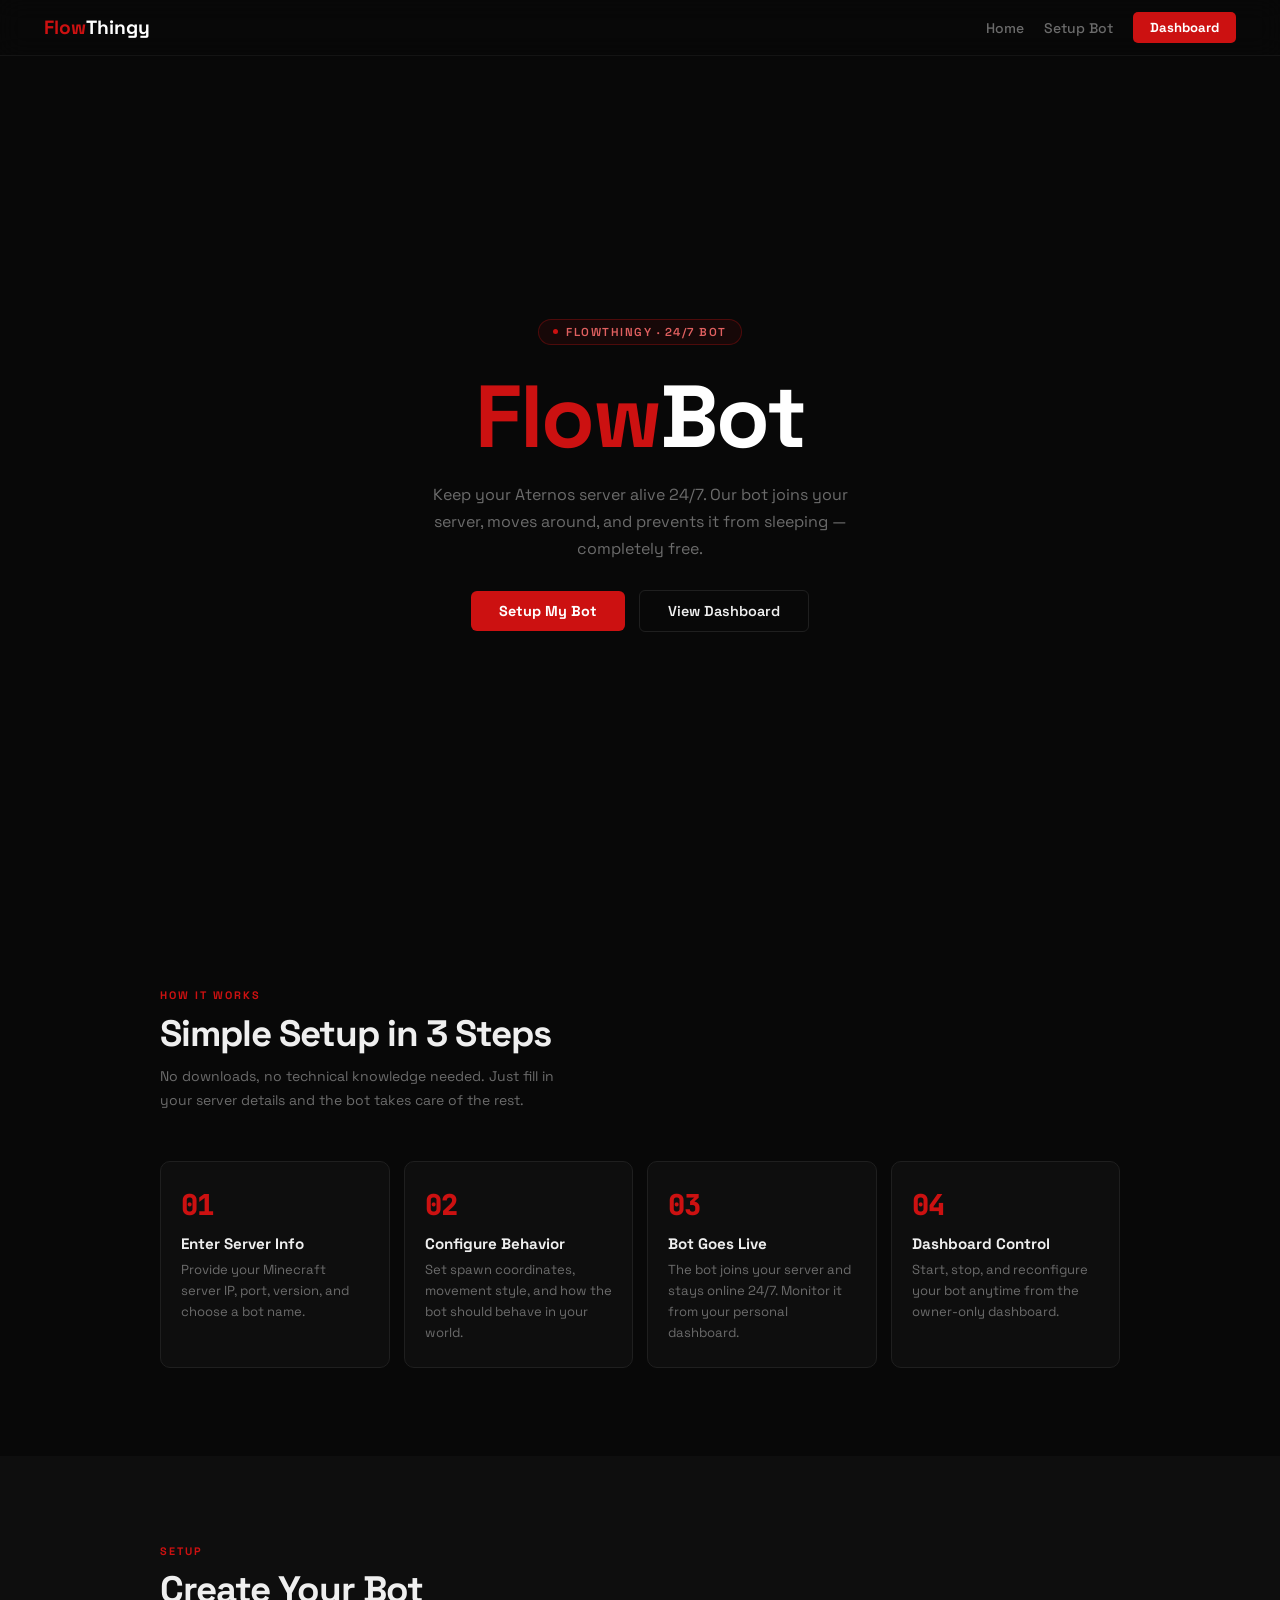
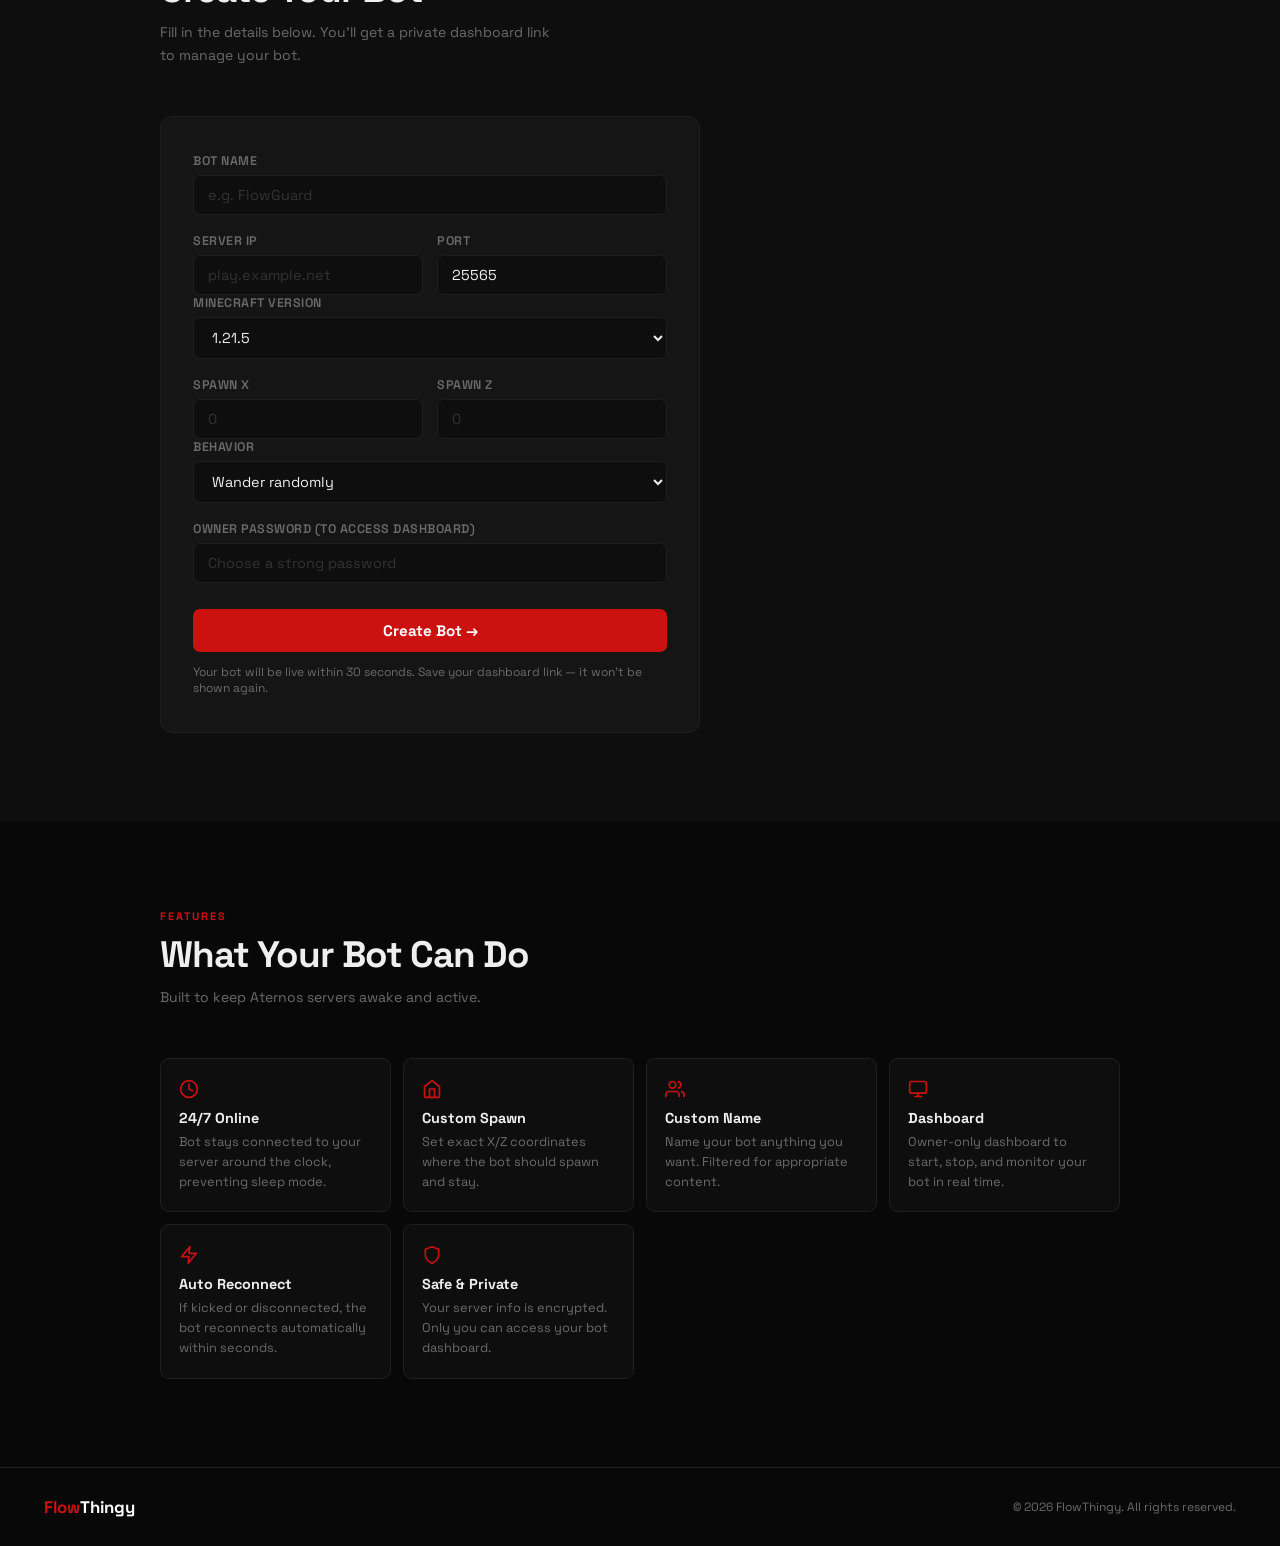
==== bot.html @ d57472c8 "Add 24/7 Bot page, dashboard, nav link" ====
<!DOCTYPE html>
<html lang="en">
<head>
<meta charset="UTF-8">
<meta name="viewport" content="width=device-width, initial-scale=1">
<title>FlowThingy — 24/7 Bot</title>
<link rel="preconnect" href="https://fonts.googleapis.com">
<link href="https://fonts.googleapis.com/css2?family=Space+Grotesk:wght@400;500;600;700&family=JetBrains+Mono:wght@400;700&display=swap" rel="stylesheet">
<style>
*, *::before, *::after { box-sizing: border-box; margin: 0; padding: 0; }
:root {
  --red:   #cc1111; --red2: #e52222;
  --bg:    #080808; --bg2: #0e0e0e; --bg3: #151515;
  --line:  #1f1f1f; --text: #efefef; --sub: #6b6b6b;
}
html { scroll-behavior: smooth; }
body { font-family: 'Space Grotesk', sans-serif; background: var(--bg); color: var(--text); }

nav {
  position: fixed; top: 0; left: 0; right: 0; z-index: 50;
  height: 56px; padding: 0 44px;
  display: flex; align-items: center; justify-content: space-between;
  background: rgba(8,8,8,0.88); backdrop-filter: blur(12px);
  border-bottom: 1px solid rgba(255,255,255,0.05);
}
.logo { font-size: 1.2rem; font-weight: 800; text-decoration: none; }
.logo .f { color: var(--red); } .logo .t { color: #fff; }
.nav-btn { background: var(--red); color: #fff; padding: 7px 17px; border-radius: 5px; font-size: 0.82rem; font-weight: 700; text-decoration: none; }
.nav-btn:hover { background: var(--red2); }

.hero {
  min-height: 100vh; display: flex; flex-direction: column;
  align-items: center; justify-content: center;
  text-align: center; padding: 100px 20px 60px;
}
.hero-tag {
  display: inline-flex; align-items: center; gap: 8px;
  border: 1px solid rgba(204,17,17,0.3); background: rgba(204,17,17,0.08);
  color: #e06060; font-size: 0.72rem; font-weight: 600;
  letter-spacing: 1.5px; text-transform: uppercase;
  padding: 5px 14px; border-radius: 999px; margin-bottom: 28px;
}
.hero-tag span { width: 5px; height: 5px; border-radius: 50%; background: var(--red); }
.hero h1 { font-size: clamp(2.8rem,7vw,5.5rem); font-weight: 900; letter-spacing: -2px; margin-bottom: 20px; line-height: 1; }
.hero h1 .f { color: var(--red); } .hero h1 .t { color: #fff; }
.hero-sub { font-size: 1rem; color: var(--sub); max-width: 420px; line-height: 1.7; margin-bottom: 38px; }
.btn-r { background: var(--red); color: #fff; padding: 11px 28px; border-radius: 6px; font-size: 0.9rem; font-weight: 700; text-decoration: none; }
.btn-r:hover { background: var(--red2); }
.btn-g { background: transparent; color: var(--text); padding: 11px 28px; border-radius: 6px; font-size: 0.9rem; font-weight: 600; text-decoration: none; border: 1px solid var(--line); margin-left: 10px; }
.btn-g:hover { border-color: #333; }

section { padding: 88px 20px; }
.wrap { max-width: 960px; margin: 0 auto; }
.s-tag { font-size: 0.68rem; font-weight: 700; text-transform: uppercase; letter-spacing: 2px; color: var(--red); margin-bottom: 8px; }
.s-h { font-size: clamp(1.6rem,3vw,2.3rem); font-weight: 800; letter-spacing: -1px; margin-bottom: 8px; }
.s-p { font-size: 0.875rem; color: var(--sub); max-width: 400px; line-height: 1.7; margin-bottom: 48px; }

/* How it works */
.steps { display: grid; grid-template-columns: repeat(auto-fit, minmax(200px,1fr)); gap: 14px; }
.step { background: var(--bg2); border: 1px solid var(--line); border-radius: 10px; padding: 24px 20px; }
.step-num { font-size: 1.8rem; font-weight: 900; color: var(--red); letter-spacing: -1px; margin-bottom: 10px; font-family: 'JetBrains Mono', monospace; }
.step-title { font-size: 0.95rem; font-weight: 700; margin-bottom: 6px; }
.step-desc { font-size: 0.82rem; color: var(--sub); line-height: 1.6; }

/* Setup form */
#setup { background: var(--bg2); }
.form-card { background: var(--bg3); border: 1px solid var(--line); border-radius: 12px; padding: 36px 32px; max-width: 540px; }
.form-row { margin-bottom: 18px; }
label { display: block; font-size: 0.78rem; font-weight: 600; color: var(--sub); margin-bottom: 6px; letter-spacing: 0.5px; text-transform: uppercase; }
input, select {
  width: 100%; padding: 10px 14px;
  background: var(--bg2); border: 1px solid var(--line);
  border-radius: 7px; color: var(--text);
  font-size: 0.9rem; font-family: 'Space Grotesk', sans-serif;
  outline: none; transition: border-color .15s;
}
input:focus, select:focus { border-color: var(--red); }
input::placeholder { color: #333; }
select option { background: var(--bg3); }
.form-row-2 { display: grid; grid-template-columns: 1fr 1fr; gap: 14px; }
.submit-btn {
  width: 100%; padding: 12px; background: var(--red); color: #fff;
  border: none; border-radius: 7px; font-size: 0.95rem; font-weight: 700;
  font-family: 'Space Grotesk', sans-serif; cursor: pointer; transition: background .15s;
  margin-top: 8px;
}
.submit-btn:hover { background: var(--red2); }
.form-note { font-size: 0.75rem; color: var(--sub); margin-top: 12px; }
.form-error { color: #ff5555; font-size: 0.8rem; margin-top: 8px; display: none; }
.form-success { color: #44ff88; font-size: 0.85rem; margin-top: 12px; display: none; }

/* Features */
.feat-grid { display: grid; grid-template-columns: repeat(auto-fit, minmax(200px,1fr)); gap: 12px; }
.feat { background: var(--bg2); border: 1px solid var(--line); border-radius: 9px; padding: 20px 18px; }
.feat-icon { margin-bottom: 10px; }
.feat-icon svg { display: block; }
.feat-name { font-size: 0.9rem; font-weight: 700; margin-bottom: 5px; }
.feat-desc { font-size: 0.8rem; color: var(--sub); line-height: 1.55; }

footer { border-top: 1px solid var(--line); padding: 28px 44px; display: flex; align-items: center; justify-content: space-between; flex-wrap: wrap; gap: 12px; }
.f-logo { font-size: 1.05rem; font-weight: 800; text-decoration: none; }
.f-logo .f { color: var(--red); } .f-logo .t { color: #fff; }
footer p { font-size: 0.75rem; color: var(--sub); }
</style>
</head>
<body>

<nav>
  <a class="logo" href="index.html"><span class="f">Flow</span><span class="t">Thingy</span></a>
  <div style="display:flex;gap:20px;align-items:center;">
    <a href="index.html" style="color:var(--sub);text-decoration:none;font-size:.875rem;font-weight:500;">Home</a>
    <a href="#setup" style="color:var(--sub);text-decoration:none;font-size:.875rem;font-weight:500;">Setup Bot</a>
    <a href="dashboard.html" class="nav-btn">Dashboard</a>
  </div>
</nav>

<section class="hero">
  <div class="hero-tag"><span></span>FlowThingy · 24/7 Bot</div>
  <h1><span class="f">Flow</span><span class="t">Bot</span></h1>
  <p class="hero-sub">Keep your Aternos server alive 24/7. Our bot joins your server, moves around, and prevents it from sleeping — completely free.</p>
  <div>
    <a class="btn-r" href="#setup">Setup My Bot</a>
    <a class="btn-g" href="dashboard.html">View Dashboard</a>
  </div>
</section>

<section id="how">
  <div class="wrap">
    <div class="s-tag">How It Works</div>
    <h2 class="s-h">Simple Setup in 3 Steps</h2>
    <p class="s-p">No downloads, no technical knowledge needed. Just fill in your server details and the bot takes care of the rest.</p>
    <div class="steps">
      <div class="step">
        <div class="step-num">01</div>
        <div class="step-title">Enter Server Info</div>
        <div class="step-desc">Provide your Minecraft server IP, port, version, and choose a bot name.</div>
      </div>
      <div class="step">
        <div class="step-num">02</div>
        <div class="step-title">Configure Behavior</div>
        <div class="step-desc">Set spawn coordinates, movement style, and how the bot should behave in your world.</div>
      </div>
      <div class="step">
        <div class="step-num">03</div>
        <div class="step-title">Bot Goes Live</div>
        <div class="step-desc">The bot joins your server and stays online 24/7. Monitor it from your personal dashboard.</div>
      </div>
      <div class="step">
        <div class="step-num">04</div>
        <div class="step-title">Dashboard Control</div>
        <div class="step-desc">Start, stop, and reconfigure your bot anytime from the owner-only dashboard.</div>
      </div>
    </div>
  </div>
</section>

<section id="setup">
  <div class="wrap">
    <div class="s-tag">Setup</div>
    <h2 class="s-h">Create Your Bot</h2>
    <p class="s-p">Fill in the details below. You'll get a private dashboard link to manage your bot.</p>
    <div class="form-card">
      <div class="form-row">
        <label>Bot Name</label>
        <input type="text" id="botName" placeholder="e.g. FlowGuard" maxlength="16" autocomplete="off">
      </div>
      <div class="form-row-2">
        <div class="form-row" style="margin:0">
          <label>Server IP</label>
          <input type="text" id="serverIp" placeholder="play.example.net" autocomplete="off">
        </div>
        <div class="form-row" style="margin:0">
          <label>Port</label>
          <input type="number" id="serverPort" placeholder="25565" value="25565">
        </div>
      </div>
      <div class="form-row">
        <label>Minecraft Version</label>
        <select id="mcVersion">
          <option value="1.21.5">1.21.5</option>
          <option value="1.21.4">1.21.4</option>
          <option value="1.21.1">1.21.1</option>
          <option value="1.20.4">1.20.4</option>
          <option value="1.20.1">1.20.1</option>
          <option value="1.19.4">1.19.4</option>
          <option value="1.18.2">1.18.2</option>
          <option value="1.16.5">1.16.5</option>
          <option value="1.8.9">1.8.9</option>
        </select>
      </div>
      <div class="form-row-2">
        <div class="form-row" style="margin:0">
          <label>Spawn X</label>
          <input type="number" id="spawnX" placeholder="0">
        </div>
        <div class="form-row" style="margin:0">
          <label>Spawn Z</label>
          <input type="number" id="spawnZ" placeholder="0">
        </div>
      </div>
      <div class="form-row">
        <label>Behavior</label>
        <select id="behavior">
          <option value="wander">Wander randomly</option>
          <option value="jump">Jump randomly</option>
          <option value="mine">Break nearby blocks</option>
          <option value="idle">Stay idle (chat only)</option>
        </select>
      </div>
      <div class="form-row">
        <label>Owner Password (to access dashboard)</label>
        <input type="password" id="ownerPass" placeholder="Choose a strong password">
      </div>
      <div class="form-error" id="formError"></div>
      <button class="submit-btn" onclick="createBot()">Create Bot →</button>
      <div class="form-success" id="formSuccess"></div>
      <p class="form-note">Your bot will be live within 30 seconds. Save your dashboard link — it won't be shown again.</p>
    </div>
  </div>
</section>

<section id="features" style="background:var(--bg)">
  <div class="wrap">
    <div class="s-tag">Features</div>
    <h2 class="s-h">What Your Bot Can Do</h2>
    <p class="s-p">Built to keep Aternos servers awake and active.</p>
    <div class="feat-grid">
      <div class="feat">
        <div class="feat-icon"><svg width="20" height="20" viewBox="0 0 24 24" fill="none" stroke="#cc1111" stroke-width="2" stroke-linecap="round" stroke-linejoin="round"><circle cx="12" cy="12" r="10"/><polyline points="12 6 12 12 16 14"/></svg></div>
        <div class="feat-name">24/7 Online</div>
        <div class="feat-desc">Bot stays connected to your server around the clock, preventing sleep mode.</div>
      </div>
      <div class="feat">
        <div class="feat-icon"><svg width="20" height="20" viewBox="0 0 24 24" fill="none" stroke="#cc1111" stroke-width="2" stroke-linecap="round" stroke-linejoin="round"><path d="M3 9l9-7 9 7v11a2 2 0 0 1-2 2H5a2 2 0 0 1-2-2z"/><polyline points="9 22 9 12 15 12 15 22"/></svg></div>
        <div class="feat-name">Custom Spawn</div>
        <div class="feat-desc">Set exact X/Z coordinates where the bot should spawn and stay.</div>
      </div>
      <div class="feat">
        <div class="feat-icon"><svg width="20" height="20" viewBox="0 0 24 24" fill="none" stroke="#cc1111" stroke-width="2" stroke-linecap="round" stroke-linejoin="round"><path d="M17 21v-2a4 4 0 0 0-4-4H5a4 4 0 0 0-4 4v2"/><circle cx="9" cy="7" r="4"/><path d="M23 21v-2a4 4 0 0 0-3-3.87"/><path d="M16 3.13a4 4 0 0 1 0 7.75"/></svg></div>
        <div class="feat-name">Custom Name</div>
        <div class="feat-desc">Name your bot anything you want. Filtered for appropriate content.</div>
      </div>
      <div class="feat">
        <div class="feat-icon"><svg width="20" height="20" viewBox="0 0 24 24" fill="none" stroke="#cc1111" stroke-width="2" stroke-linecap="round" stroke-linejoin="round"><rect x="2" y="3" width="20" height="14" rx="2"/><path d="M8 21h8M12 17v4"/></svg></div>
        <div class="feat-name">Dashboard</div>
        <div class="feat-desc">Owner-only dashboard to start, stop, and monitor your bot in real time.</div>
      </div>
      <div class="feat">
        <div class="feat-icon"><svg width="20" height="20" viewBox="0 0 24 24" fill="none" stroke="#cc1111" stroke-width="2" stroke-linecap="round" stroke-linejoin="round"><polygon points="13 2 3 14 12 14 11 22 21 10 12 10 13 2"/></svg></div>
        <div class="feat-name">Auto Reconnect</div>
        <div class="feat-desc">If kicked or disconnected, the bot reconnects automatically within seconds.</div>
      </div>
      <div class="feat">
        <div class="feat-icon"><svg width="20" height="20" viewBox="0 0 24 24" fill="none" stroke="#cc1111" stroke-width="2" stroke-linecap="round" stroke-linejoin="round"><path d="M12 22s8-4 8-10V5l-8-3-8 3v7c0 6 8 10 8 10z"/></svg></div>
        <div class="feat-name">Safe & Private</div>
        <div class="feat-desc">Your server info is encrypted. Only you can access your bot dashboard.</div>
      </div>
    </div>
  </div>
</section>

<footer>
  <a class="f-logo" href="#"><span class="f">Flow</span><span class="t">Thingy</span></a>
  <p>© 2026 FlowThingy. All rights reserved.</p>
</footer>

<script>
const SB_URL = "https://azezkzvjpgcvrubbwuep.supabase.co";
const SB_KEY = "eyJhbGciOiJIUzI1NiIsInR5cCI6IkpXVCJ9.eyJpc3MiOiJzdXBhYmFzZSIsInJlZiI6ImF6ZXprenZqcGdjdnJ1YmJ3dWVwIiwicm9sZSI6ImFub24iLCJpYXQiOjE3ODM4NTM0OTQsImV4cCI6MjA5OTQyOTQ5NH0.ZZMvTSubWXui--aiHx1LVtRDHYEKTQGc5sY8RgVLKVQ";

const BAD_WORDS = ['nigger','nigga','fuck','shit','bitch','cunt','faggot','retard','kys','kill'];

function rand(len=12){const c='abcdefghijklmnopqrstuvwxyz0123456789';let s='';for(let i=0;i<len;i++)s+=c[Math.floor(Math.random()*c.length)];return s;}

async function createBot() {
  const err = document.getElementById('formError');
  const suc = document.getElementById('formSuccess');
  err.style.display = 'none'; suc.style.display = 'none';

  const botName   = document.getElementById('botName').value.trim();
  const serverIp  = document.getElementById('serverIp').value.trim();
  const port      = parseInt(document.getElementById('serverPort').value) || 25565;
  const version   = document.getElementById('mcVersion').value;
  const spawnX    = parseInt(document.getElementById('spawnX').value) || 0;
  const spawnZ    = parseInt(document.getElementById('spawnZ').value) || 0;
  const behavior  = document.getElementById('behavior').value;
  const pass      = document.getElementById('ownerPass').value;

  if (!botName || botName.length < 2) { showErr('Bot name must be at least 2 characters.'); return; }
  if (BAD_WORDS.some(w => botName.toLowerCase().includes(w))) { showErr('Bot name contains inappropriate words.'); return; }
  if (!serverIp) { showErr('Server IP is required.'); return; }
  if (!pass || pass.length < 6) { showErr('Password must be at least 6 characters.'); return; }

  const dashId = rand(16);

  const res = await fetch(`${SB_URL}/rest/v1/bots`, {
    method: 'POST',
    headers: { 'Content-Type':'application/json', apikey: SB_KEY, Authorization: `Bearer ${SB_KEY}`, Prefer: 'return=minimal' },
    body: JSON.stringify({
      dash_id: dashId,
      bot_name: botName,
      server_ip: serverIp,
      server_port: port,
      mc_version: version,
      spawn_x: spawnX,
      spawn_z: spawnZ,
      behavior,
      owner_pass: btoa(pass),
      status: 'pending',
      created_at: new Date().toISOString()
    })
  });

  if (res.ok) {
    const dashUrl = `${window.location.origin}/dashboard.html?id=${dashId}`;
    suc.style.display = 'block';
    suc.innerHTML = `✅ Bot created! <br><br><b>Save your dashboard link:</b><br>
      <a href="${dashUrl}" style="color:#44aaff;word-break:break-all">${dashUrl}</a><br><br>
      <button onclick="navigator.clipboard.writeText('${dashUrl}');this.textContent='Copied!'" style="background:var(--red);color:#fff;border:none;padding:8px 16px;border-radius:5px;cursor:pointer;font-size:0.85rem">Copy Link</button>`;
  } else {
    const t = await res.text();
    showErr('Error creating bot: ' + t);
  }

  function showErr(msg) { err.textContent = msg; err.style.display = 'block'; }
}
</script>
</body>
</html>
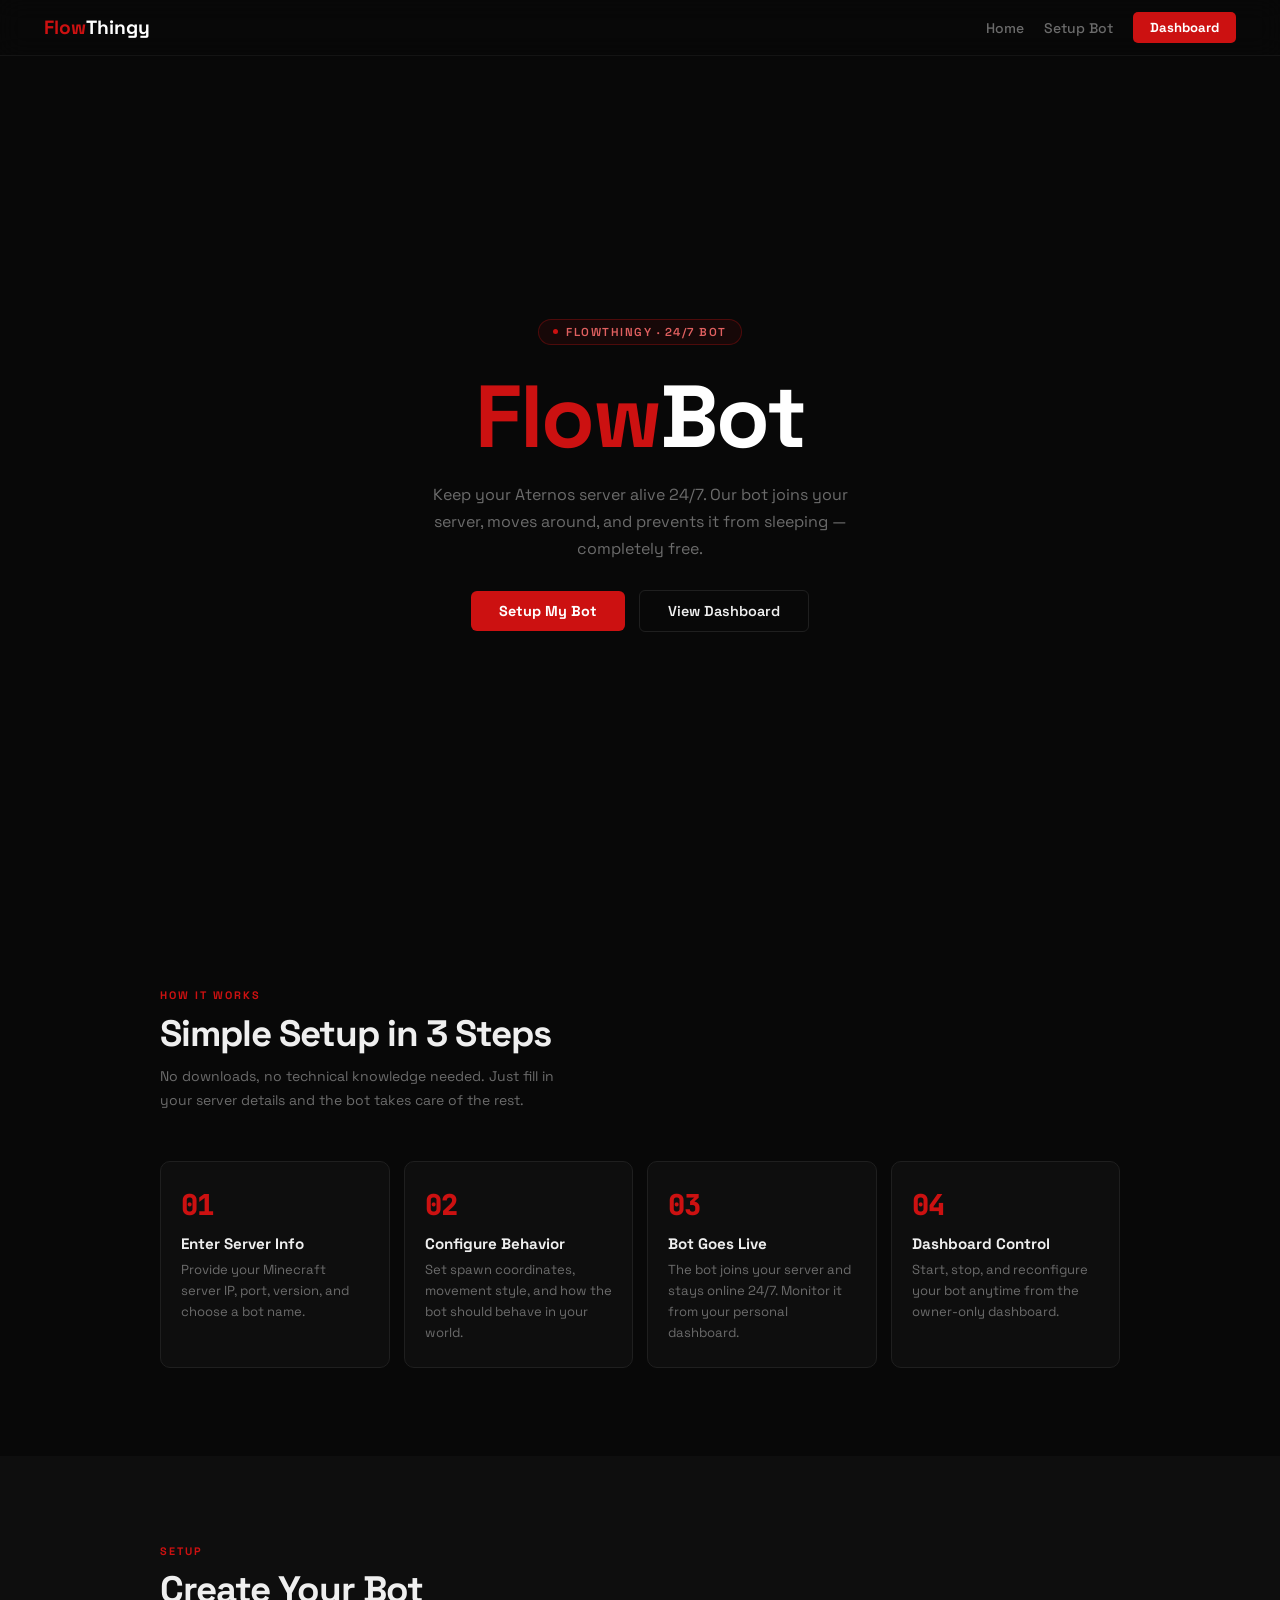
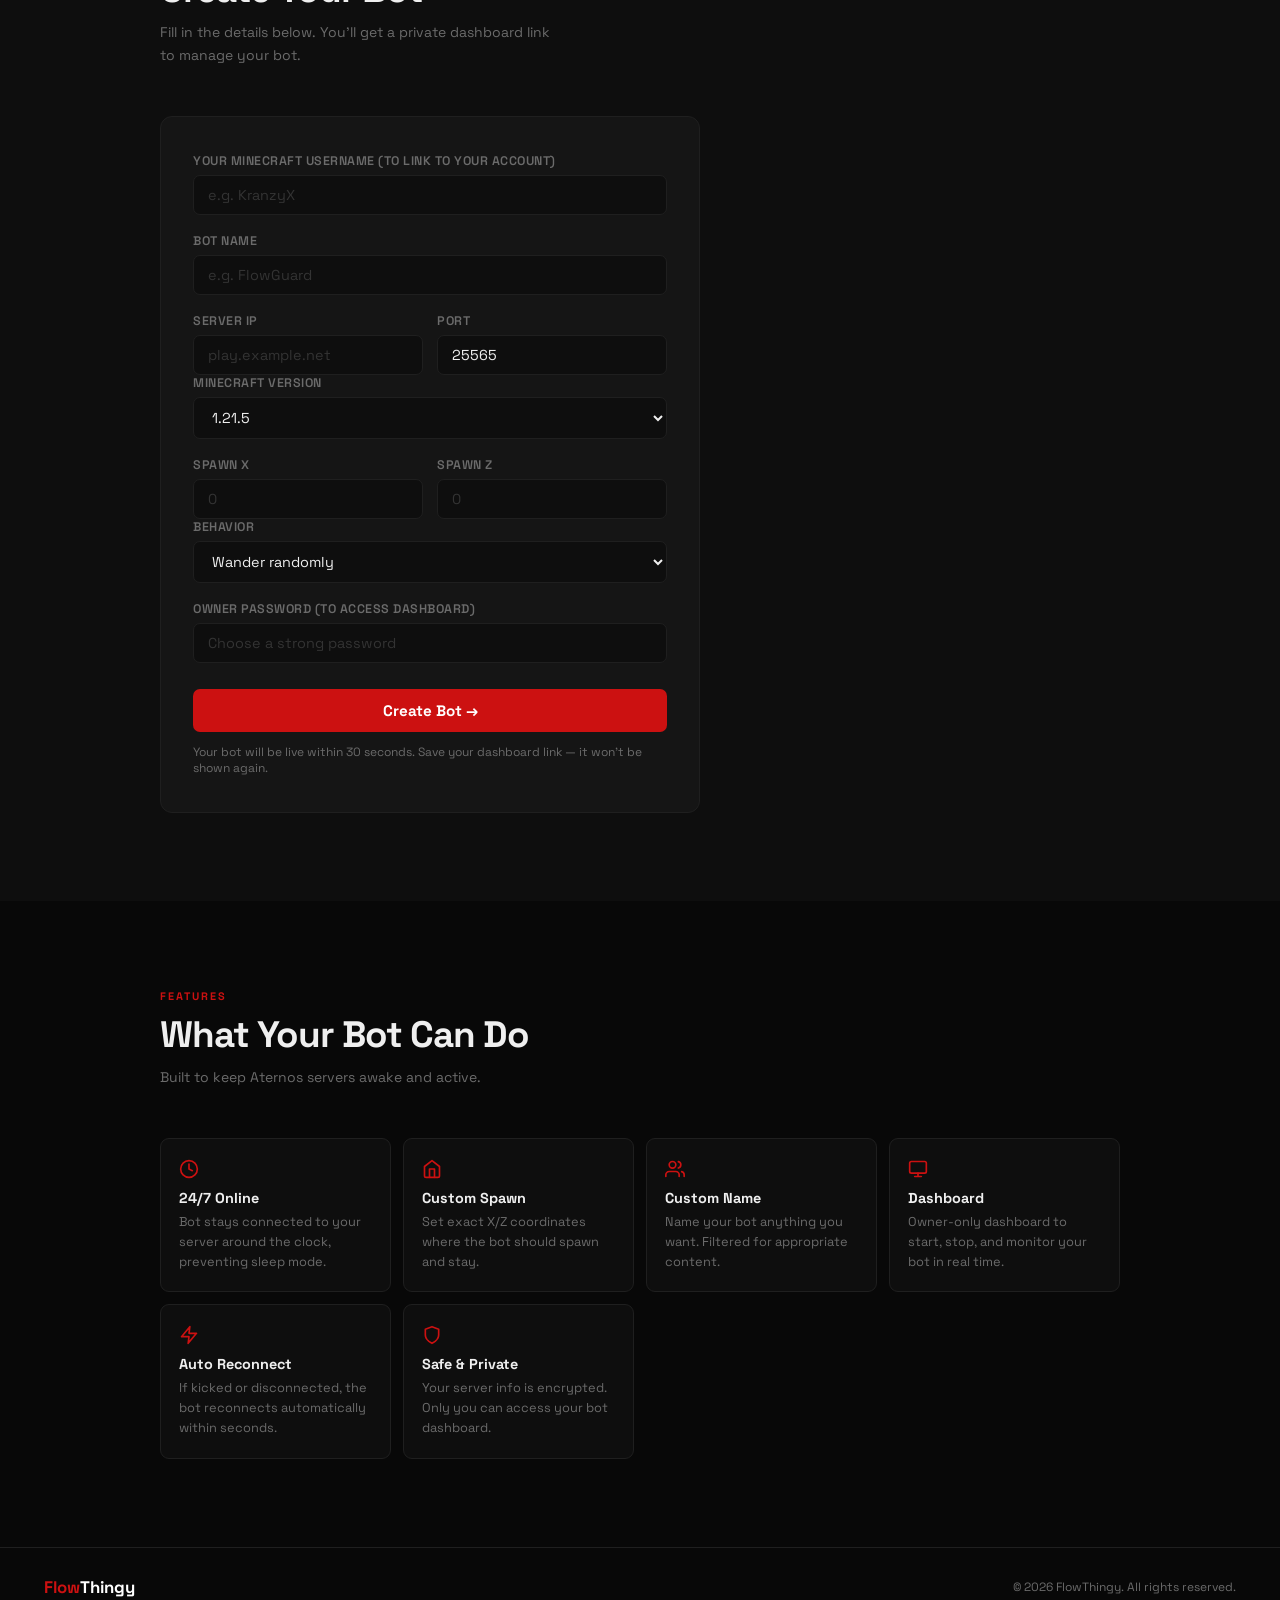
==== commit 572ae81c: "Dashboard sidebar layout, bot picker page, exe polls Supabase for start/stop/restart" ====
--- a/bot.html
+++ b/bot.html
@@ -161,6 +161,10 @@
     <p class="s-p">Fill in the details below. You'll get a private dashboard link to manage your bot.</p>
     <div class="form-card">
       <div class="form-row">
+        <label>Your Minecraft Username (to link to your account)</label>
+        <input type="text" id="mcUser" placeholder="e.g. KranzyX" maxlength="32" autocomplete="off">
+      </div>
+      <div class="form-row">
         <label>Bot Name</label>
         <input type="text" id="botName" placeholder="e.g. FlowGuard" maxlength="16" autocomplete="off">
       </div>
@@ -307,16 +311,40 @@
       behavior,
       owner_pass: btoa(pass),
       status: 'pending',
+      minecraft_user: document.getElementById('mcUser') ? document.getElementById('mcUser').value.trim() : '',
       created_at: new Date().toISOString()
     })
   });
 
   if (res.ok) {
     const dashUrl = `${window.location.origin}/dashboard.html?id=${dashId}`;
+
+    // Generate config.json for download
+    const configData = JSON.stringify({
+      bot_name: botName,
+      server_ip: serverIp,
+      server_port: port,
+      mc_version: version,
+      spawn_x: spawnX,
+      spawn_z: spawnZ,
+      behavior,
+      dash_id: dashId
+    }, null, 2);
+    const blob = new Blob([configData], { type: 'application/json' });
+    const url  = URL.createObjectURL(blob);
+
     suc.style.display = 'block';
-    suc.innerHTML = `✅ Bot created! <br><br><b>Save your dashboard link:</b><br>
-      <a href="${dashUrl}" style="color:#44aaff;word-break:break-all">${dashUrl}</a><br><br>
-      <button onclick="navigator.clipboard.writeText('${dashUrl}');this.textContent='Copied!'" style="background:var(--red);color:#fff;border:none;padding:8px 16px;border-radius:5px;cursor:pointer;font-size:0.85rem">Copy Link</button>`;
+    suc.innerHTML = `
+      ✅ Bot configured!<br><br>
+      <b>Step 1 — Download your config:</b><br>
+      <a href="${url}" download="config.json" style="display:inline-block;margin:8px 0;background:var(--red);color:#fff;padding:8px 18px;border-radius:5px;text-decoration:none;font-weight:700">⬇ Download config.json</a><br><br>
+      <b>Step 2 — Download the bot launcher:</b><br>
+      <a href="FlowThingyBot.zip" download style="display:inline-block;margin:8px 0;background:#222;color:#fff;padding:8px 18px;border-radius:5px;text-decoration:none;font-weight:700;border:1px solid #333">⬇ Download FlowThingyBot.exe</a><br><br>
+      <b>Step 3:</b> Put <code style="background:#111;padding:2px 6px;border-radius:3px;color:#44aaff">config.json</code> in the same folder as the .exe and run it.<br><br>
+      <b>Your dashboard link:</b><br>
+      <a href="${dashUrl}" style="color:#44aaff;word-break:break-all;font-size:0.85rem">${dashUrl}</a><br>
+      <button onclick="navigator.clipboard.writeText('${dashUrl}');this.textContent='Copied!'" style="margin-top:8px;background:var(--red);color:#fff;border:none;padding:8px 16px;border-radius:5px;cursor:pointer;font-size:0.85rem">Copy Dashboard Link</button>
+    `;
   } else {
     const t = await res.text();
     showErr('Error creating bot: ' + t);
